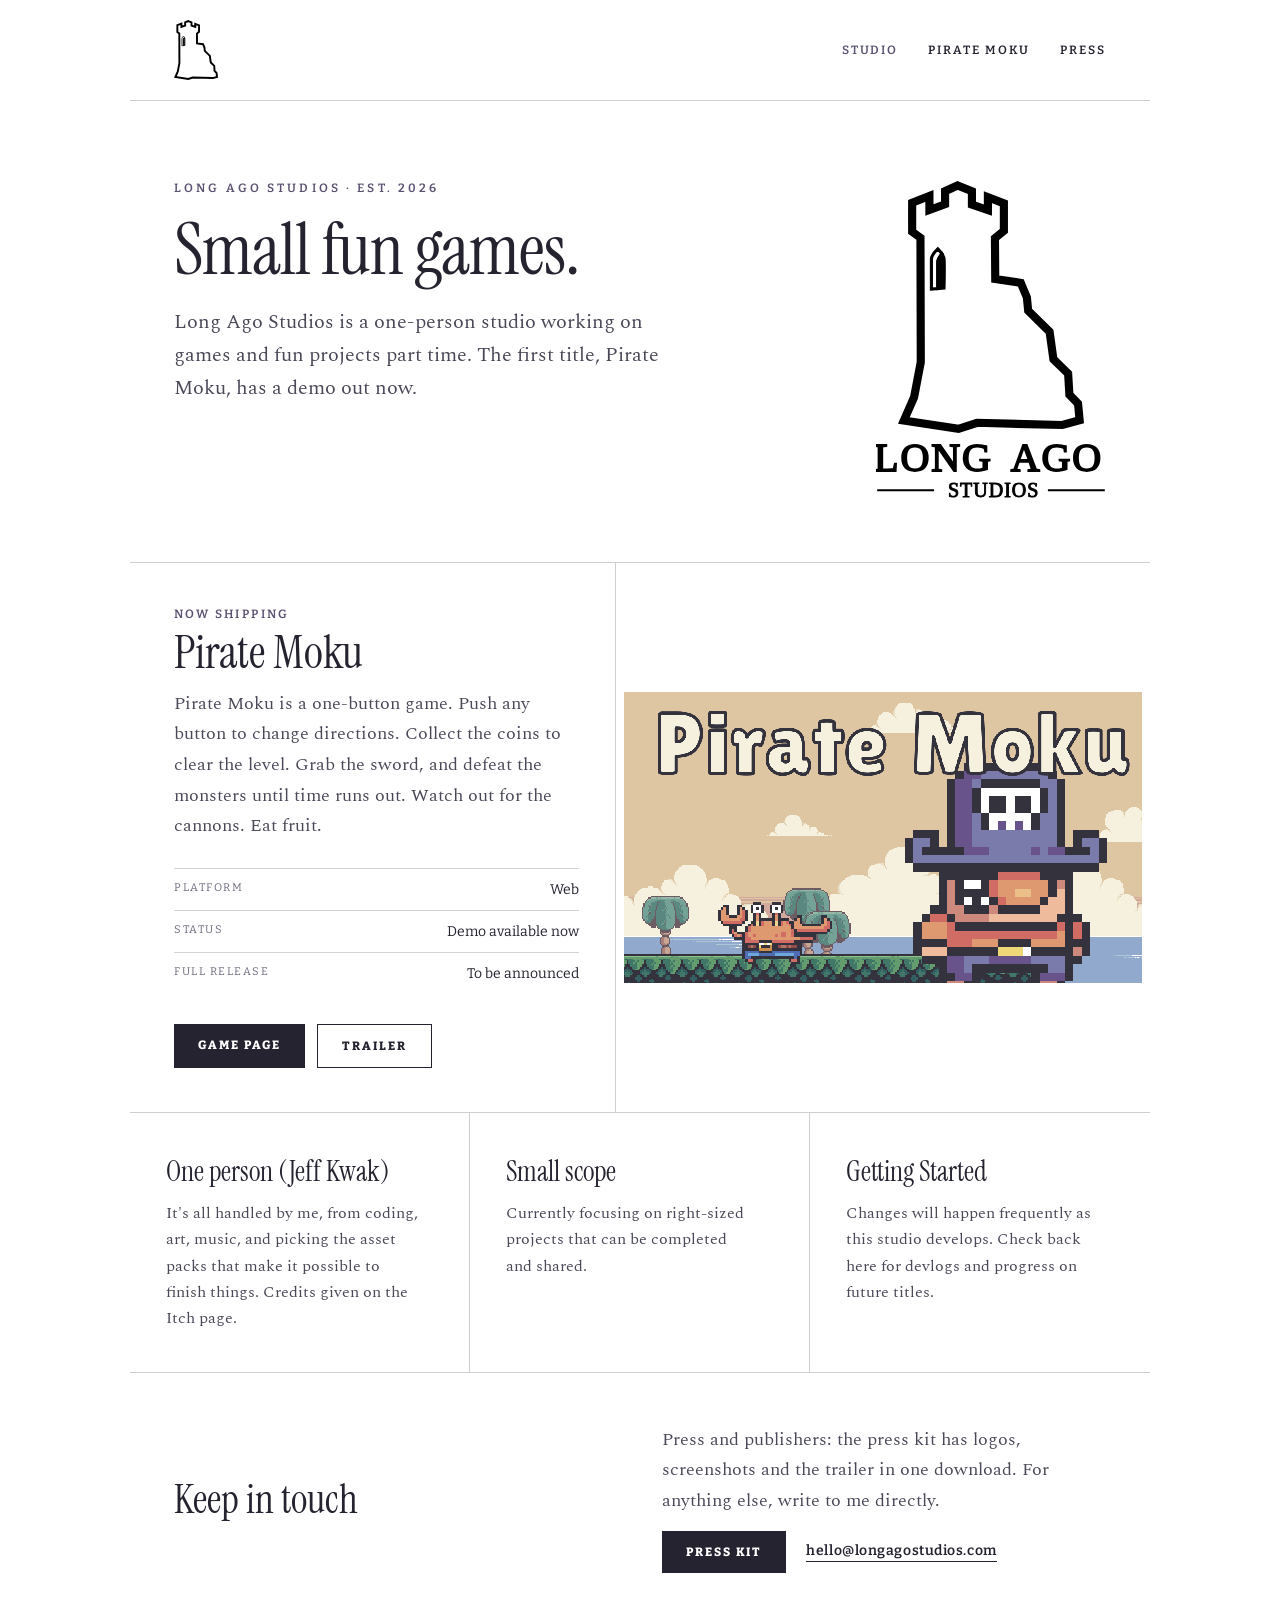
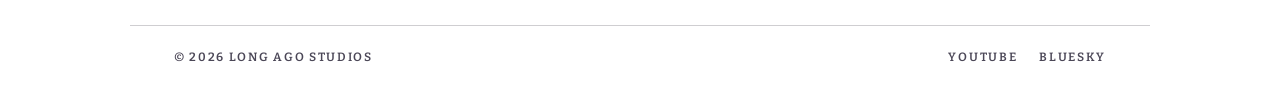
==== index.html @ b53dafd2 "initial site" ====
<!DOCTYPE html>
<html lang="en">

<head>
    <meta charset="utf-8">
    <meta name="viewport" content="width=device-width, initial-scale=1">
    <title>Long Ago Studios</title>
    <meta name="description"
        content="Long Ago Studios is a one-person studio working on games and fun projects part time. The first title, Pirate Moku, has a demo out now.">
    <link rel="icon" type="image/svg+xml" href="assets/logo-mark-black.svg">
    <link rel="preconnect" href="https://fonts.googleapis.com">
    <link rel="preconnect" href="https://fonts.gstatic.com" crossorigin>
    <link
        href="https://fonts.googleapis.com/css2?family=Instrument+Serif:ital@0;1&family=Spectral:ital,wght@0,300;0,400;0,600;1,400&family=Bitter:wght@400;600;800&display=swap"
        rel="stylesheet">
    <link rel="stylesheet" href="css/style.css">
    <script src="js/site-footer.js" defer></script>
</head>

<body>
    <div class="page">

        <header class="site-header">
            <a class="logo" href="index.html">
                <img src="assets/logo-mark-black.svg" alt="Long Ago Studios">
            </a>
            <nav class="site-nav">
                <a href="index.html" class="current">Studio</a>
                <a href="game-pirate-moku.html">Pirate Moku</a>
                <a href="press.html">Press</a>
            </nav>
        </header>

        <section class="hero">
            <div class="hero-copy">
                <div class="eyebrow eyebrow--wide">Long Ago Studios &middot; est. 2026</div>
                <h1>Small fun games.</h1>
                <p class="lede">Long Ago Studios is a one-person studio working on games
                    and fun projects part time. The first title, Pirate Moku, has a demo out now.</p>
            </div>
            <img class="hero-mark" src="assets/logo-black.svg" alt="Long Ago Studios mark">
        </section>

        <section class="shipping">
            <div class="shipping-copy">
                <div class="eyebrow eyebrow--tight">Now shipping</div>
                <h2>Pirate Moku</h2>
                <p class="pitch">
                    Pirate Moku is a one-button game. Push any button to change directions. Collect the coins to clear
                    the level. Grab the sword, and defeat the monsters until time runs out. Watch out for the cannons.
                    Eat fruit.</p>
                <div class="spec-table">
                    <div class="row"><span class="label">Platform</span><span>Web</span></div>
                    <div class="row"><span class="label">Status</span><span>Demo available now</span></div>
                    <div class="row"><span class="label">Full release</span><span>To be announced</span></div>
                </div>
                <div class="btn-row">
                    <a href="game-pirate-moku.html" class="btn btn-solid">Game page</a>
                    <a href="https://youtu.be/yTu9X_zhKkc" class="btn btn-outline">Trailer</a>
                </div>
            </div>
            <a href="game-pirate-moku.html" class="image-link shipping-art">
                <img class="pixelated" src="assets/pirate-moku/keyart.png" alt="Pirate Moku key art">
            </a>
        </section>

        <section class="principles">
            <div class="principle">
                <h3>One person (Jeff Kwak)</h3>
                <p>It's all handled by me, from coding, art, music, and picking
                the asset packs that make it possible to finish things. Credits
                given on the Itch page.
                </p>
            </div>
            <div class="principle">
                <h3>Small scope</h3>
                <p>Currently focusing on right-sized projects that can be
                completed and shared.</p>
            </div>
            <div class="principle">
                <h3>Getting Started</h3>
                <p>Changes will happen frequently as this studio develops. Check
                back here for devlogs and progress on future titles.</p>
            </div>
        </section>

        <section class="contact" id="press">
            <h2>Keep in touch</h2>
            <div class="contact-copy">
                <p>Press and publishers: the press kit has logos, screenshots and the trailer in one download. For
                    anything else, write to me directly.</p>
                <div class="contact-actions">
                    <a href="press.html" class="btn btn-solid">Press kit</a>
                    <a href="mailto:hello@longagostudios.com" class="underline-link">hello@longagostudios.com</a>
                </div>
            </div>
        </section>

        <site-footer class="site-footer" role="contentinfo"></site-footer>

    </div>
</body>

</html>
---- css/style.css ----
/* Long Ago Studios — shared site styles
   Tokens and structure per design_handoff_long_ago_site/README.md */

:root {
  --ground: #ffffff;
  --ink: #262330;
  --ink-75: #4b4757;
  --ink-55: #6f6a7d;
  --plum: #5B5170;
  --rust: #C8663C;
  --hairline: rgba(38, 35, 48, 0.22);
  --hairline-strong: rgba(38, 35, 48, 0.35);
  --table-rule: rgba(38, 35, 48, 0.2);
  --wash: #CFCDD6;
  --on-dark-body: rgba(223, 222, 227, 0.85);
  --on-dark-border: rgba(223, 222, 227, 0.45);

  --font-display: 'Instrument Serif', Georgia, serif;
  --font-body: Spectral, Georgia, serif;
  --font-label: Bitter, sans-serif;
}

* { box-sizing: border-box; }

body {
  margin: 0;
  background: var(--ground);
  color: var(--ink);
  font-family: var(--font-body);
}

a {
  color: inherit;
  text-decoration: none;
}

a:hover {
  color: var(--rust);
}

img { max-width: 100%; }

.page {
  max-width: 1020px;
  margin: 0 auto;
  background: var(--ground);
  color: var(--ink);
}

p { text-wrap: pretty; }

.eyebrow {
  font-family: var(--font-label);
  font-size: 12px;
  font-weight: 600;
  letter-spacing: 0.24em;
  text-transform: uppercase;
  color: var(--plum);
}

.eyebrow--wide { letter-spacing: 0.26em; }
.eyebrow--tight { letter-spacing: 0.2em; }

/* Header / nav */

.site-header {
  display: flex;
  justify-content: space-between;
  align-items: center;
  padding: 20px 44px;
  border-bottom: 1px solid var(--hairline);
  flex-wrap: wrap;
  gap: 16px;
}

.site-header .logo img {
  height: 60px;
  width: auto;
  display: block;
}

.site-nav {
  display: flex;
  flex-wrap: wrap;
  gap: 30px;
  font-family: var(--font-label);
  font-size: 12px;
  font-weight: 600;
  letter-spacing: 0.16em;
  text-transform: uppercase;
}

.site-nav a {
  padding: 4px 0;
}

.site-nav a.current {
  color: var(--plum);
}

/* Buttons */

.btn {
  display: inline-block;
  flex: 0 0 auto;
  white-space: nowrap;
  padding: 14px 24px;
  font-family: var(--font-label);
  font-size: 12px;
  font-weight: 800;
  letter-spacing: 0.16em;
  text-transform: uppercase;
  transition: background-color 150ms ease, border-color 150ms ease, color 150ms ease;
}

.btn--lg { padding: 15px 26px; }

.btn-solid {
  background: var(--ink);
  color: var(--ground);
}

.btn-solid:hover {
  background: var(--rust);
  color: var(--ground);
}

.btn-outline {
  border: 1px solid var(--ink);
}

.btn-outline:hover {
  background: var(--wash);
  color: var(--ink);
}

.btn-row {
  display: flex;
  gap: 12px;
  flex-wrap: wrap;
}

/* On dark backgrounds */

.on-dark .btn-solid {
  background: var(--ground);
  color: var(--ink);
}

.on-dark .btn-solid:hover {
  background: var(--rust);
  color: var(--ground);
}

.on-dark .btn-outline {
  border: 1px solid var(--on-dark-border);
}

.on-dark .btn-outline:hover {
  border-color: var(--ground);
  background: none;
}

/* Spec tables */

.spec-table {
  display: flex;
  flex-direction: column;
  font-family: var(--font-label);
  font-size: 14px;
}

.spec-table .row {
  display: flex;
  justify-content: space-between;
  padding: 12px 0;
  border-top: 1px solid var(--table-rule);
}

.spec-table.rules-below .row {
  border-top: none;
  border-bottom: 1px solid var(--table-rule);
  padding: 13px 0;
}

.spec-table.rules-below .row:last-child {
  border-bottom: none;
}

.spec-table .label {
  font-size: 11px;
  letter-spacing: 0.14em;
  text-transform: uppercase;
  color: var(--ink-55);
}

/* Email / underline link */

.underline-link {
  font-family: var(--font-label);
  font-size: 14px;
  font-weight: 600;
  letter-spacing: 0.04em;
  border-bottom: 1px solid var(--ink);
  padding-bottom: 2px;
}

.underline-link:hover {
  color: var(--rust);
  border-color: var(--rust);
}

/* Image links */

.image-link {
  display: block;
  transition: opacity 150ms ease;
}

.image-link:hover {
  opacity: 0.94;
  color: inherit;
}

/* Pixel art */

.pixelated {
  image-rendering: pixelated;
  display: block;
  width: 100%;
}

/* Footer */

.site-footer {
  display: flex;
  justify-content: space-between;
  align-items: center;
  padding: 24px 44px;
  font-family: var(--font-label);
  font-size: 12px;
  font-weight: 600;
  letter-spacing: 0.14em;
  text-transform: uppercase;
  color: var(--ink-75);
  flex-wrap: wrap;
  gap: 12px;
}

.site-footer .socials {
  display: flex;
  gap: 22px;
}

/* ---------------------------------------------------------------- */
/* Studio page                                                       */
/* ---------------------------------------------------------------- */

.hero {
  display: grid;
  grid-template-columns: minmax(0, 1.25fr) minmax(0, 1fr);
  gap: 56px;
  align-items: start;
  padding: 80px 44px 64px;
  border-bottom: 1px solid var(--hairline);
}

.hero-copy {
  display: flex;
  flex-direction: column;
  gap: 20px;
}

.hero h1 {
  margin: 0;
  font-family: var(--font-display);
  font-weight: 400;
  font-size: 72px;
  line-height: 0.98;
  letter-spacing: -0.015em;
}

.hero .lede {
  margin: 0;
  max-width: 560px;
  font-size: 20px;
  line-height: 1.65;
  color: var(--ink-75);
}

.hero-mark {
  width: 100%;
  max-width: 230px;
  justify-self: end;
  display: block;
}

.shipping {
  display: grid;
  grid-template-columns: minmax(0, 1fr) minmax(0, 1.1fr);
  border-bottom: 1px solid var(--hairline);
}

.shipping-copy {
  padding: 44px 36px 44px 44px;
  border-right: 1px solid var(--hairline);
  display: flex;
  flex-direction: column;
  gap: 8px;
}

.shipping-copy h2 {
  margin: 0;
  font-family: var(--font-display);
  font-weight: 400;
  font-size: 46px;
  line-height: 1;
}

.shipping-copy .pitch {
  margin: 0;
  padding-top: 6px;
  font-size: 18px;
  line-height: 1.7;
  color: var(--ink-75);
}

.shipping-copy .spec-table {
  padding-top: 18px;
}

.shipping-copy .btn-row {
  padding-top: 22px;
}

.shipping-art {
  align-self: center;
  padding: 0 8px;
}

.principles {
  display: grid;
  grid-template-columns: repeat(3, minmax(0, 1fr));
  border-bottom: 1px solid var(--hairline);
}

.principle {
  padding: 40px 36px;
  border-right: 1px solid var(--hairline);
  display: flex;
  flex-direction: column;
  gap: 10px;
}

.principle:last-child {
  border-right: none;
}

.principle h3 {
  margin: 0;
  font-family: var(--font-display);
  font-weight: 400;
  font-size: 28px;
}

.principle p {
  margin: 0;
  font-size: 16px;
  line-height: 1.65;
  color: var(--ink-75);
}

.contact {
  padding: 52px 44px;
  display: grid;
  grid-template-columns: minmax(0, 1fr) minmax(0, 1fr);
  gap: 44px;
  align-items: center;
  border-bottom: 1px solid var(--hairline);
}

.contact h2 {
  margin: 0;
  font-family: var(--font-display);
  font-weight: 400;
  font-size: 40px;
  line-height: 1.05;
}

.contact-copy {
  display: flex;
  flex-direction: column;
  gap: 14px;
}

.contact-copy p {
  margin: 0;
  font-size: 18px;
  line-height: 1.7;
  color: var(--ink-75);
}

.contact-actions {
  display: flex;
  flex-wrap: wrap;
  align-items: center;
  gap: 20px;
}

/* ---------------------------------------------------------------- */
/* Game page                                                          */
/* ---------------------------------------------------------------- */

.headline-band {
  padding: 40px 44px 44px;
  display: flex;
  justify-content: space-between;
  align-items: flex-end;
  gap: 40px;
  flex-wrap: wrap;
  border-bottom: 1px solid var(--hairline);
}

.headline-band-copy {
  max-width: 620px;
  display: flex;
  flex-direction: column;
  gap: 14px;
}

.headline-band h1 {
  margin: 0;
  font-family: var(--font-display);
  font-weight: 400;
  font-size: 58px;
  line-height: 0.98;
  letter-spacing: -0.01em;
}

.plays-like {
  display: grid;
  grid-template-columns: minmax(0, 1.15fr) minmax(0, 1fr);
  border-bottom: 1px solid var(--hairline);
}

.plays-like-copy {
  padding: 44px;
  border-right: 1px solid var(--hairline);
  display: flex;
  flex-direction: column;
  gap: 16px;
}

.plays-like-copy h2 {
  margin: 0;
  font-family: var(--font-display);
  font-weight: 400;
  font-size: 38px;
  line-height: 1.05;
}

.plays-like-copy p {
  margin: 0;
  font-size: 18px;
  line-height: 1.7;
  color: var(--ink-75);
}

.plays-like-specs {
  padding: 44px;
}

.trailer-section,
.screens-section {
  padding: 44px;
  display: flex;
  flex-direction: column;
  gap: 20px;
  border-bottom: 1px solid var(--hairline);
}

.trailer-frame {
  position: relative;
  width: 100%;
  aspect-ratio: 16 / 9;
  background: var(--ink);
}

.trailer-frame iframe {
  position: absolute;
  inset: 0;
  width: 100%;
  height: 100%;
  border: 0;
  display: block;
}

.screens-section img {
  border: 1px solid var(--hairline-strong);
}

.demo-callout {
  padding: 52px 44px;
  display: flex;
  flex-direction: column;
  align-items: center;
  gap: 20px;
  background: var(--ink);
  color: var(--ground);
}

.demo-callout h2 {
  margin: 0;
  font-family: var(--font-display);
  font-size: 44px;
  line-height: 1;
  text-align: center;
}

.demo-callout p {
  margin: 0;
  max-width: 520px;
  text-align: center;
  font-size: 18px;
  line-height: 1.65;
  color: var(--on-dark-body);
}

.demo-callout .btn-row {
  padding-top: 4px;
}

/* ---------------------------------------------------------------- */
/* Press page                                                         */
/* ---------------------------------------------------------------- */

.press-hero {
  padding: 64px 44px;
  display: flex;
  flex-direction: column;
  gap: 20px;
  border-bottom: 1px solid var(--hairline);
}

.press-hero h1 {
  margin: 0;
  font-family: var(--font-display);
  font-weight: 400;
  font-size: 56px;
  line-height: 1;
  letter-spacing: -0.01em;
}

.press-hero .lede {
  margin: 0;
  max-width: 640px;
  font-size: 20px;
  line-height: 1.65;
  color: var(--ink-75);
}

.press-hero .btn-row {
  padding-top: 8px;
  align-items: center;
  gap: 20px;
}

.press-hero .updated {
  font-family: var(--font-label);
  font-size: 12px;
  letter-spacing: 0.1em;
  text-transform: uppercase;
  color: var(--ink-55);
}

.press-section {
  padding: 44px;
  border-bottom: 1px solid var(--hairline);
}

.press-section h2 {
  margin: 0 0 24px;
  font-family: var(--font-display);
  font-weight: 400;
  font-size: 32px;
  line-height: 1.1;
}

.fact-columns {
  display: grid;
  grid-template-columns: minmax(0, 1fr) minmax(0, 1fr);
  gap: 44px;
}

.fact-columns h3 {
  margin: 0 0 4px;
  font-family: var(--font-label);
  font-size: 12px;
  font-weight: 600;
  letter-spacing: 0.14em;
  text-transform: uppercase;
  color: var(--plum);
}

.asset-grid {
  display: grid;
  grid-template-columns: repeat(4, minmax(0, 1fr));
  gap: 20px;
}

.asset-grid.asset-grid--wide {
  grid-template-columns: repeat(3, minmax(0, 1fr));
}

.asset-card {
  display: flex;
  flex-direction: column;
  gap: 10px;
}

.asset-thumb {
  display: flex;
  align-items: center;
  justify-content: center;
  aspect-ratio: 4 / 3;
  border: 1px solid var(--hairline);
  padding: 16px;
}

.asset-thumb img {
  max-width: 100%;
  max-height: 100%;
  width: auto;
  height: auto;
  object-fit: contain;
}

.asset-thumb.light { background: var(--ground); }
.asset-thumb.dark { background: var(--ink); }

.asset-thumb.photo {
  padding: 0;
  aspect-ratio: 16 / 9;
}

.asset-thumb.photo img {
  width: 100%;
  height: 100%;
  object-fit: cover;
}

.asset-meta {
  display: flex;
  justify-content: space-between;
  align-items: baseline;
  gap: 12px;
  font-family: var(--font-label);
  font-size: 13px;
}

.asset-meta .name {
  color: var(--ink);
}

.asset-meta a {
  flex: 0 0 auto;
  font-weight: 600;
  letter-spacing: 0.04em;
  border-bottom: 1px solid var(--ink);
  padding-bottom: 1px;
}

.asset-meta a:hover {
  border-color: var(--rust);
}

.boilerplate {
  max-width: 720px;
  border-left: 2px solid var(--plum);
  padding: 4px 0 4px 24px;
  display: flex;
  flex-direction: column;
  gap: 16px;
}

.boilerplate p {
  margin: 0;
  font-size: 18px;
  line-height: 1.7;
  color: var(--ink-75);
}

/* ---------------------------------------------------------------- */
/* Responsive                                                         */
/* ---------------------------------------------------------------- */

@media (max-width: 900px) {
  .site-header,
  .hero,
  .shipping-copy,
  .principle,
  .contact,
  .headline-band,
  .plays-like-copy,
  .plays-like-specs,
  .trailer-section,
  .screens-section,
  .demo-callout,
  .press-hero,
  .press-section,
  .site-footer {
    padding-left: 24px;
    padding-right: 24px;
  }

  .press-hero {
    padding-top: 48px;
    padding-bottom: 48px;
  }

  .press-hero h1 {
    font-size: 34px;
  }

  .press-section h2 {
    font-size: 26px;
  }

  .fact-columns {
    grid-template-columns: minmax(0, 1fr);
    gap: 32px;
  }

  .asset-grid,
  .asset-grid.asset-grid--wide {
    grid-template-columns: repeat(2, minmax(0, 1fr));
  }

  .hero {
    padding-top: 48px;
    padding-bottom: 48px;
    grid-template-columns: minmax(0, 1fr);
    gap: 32px;
  }

  .hero-mark {
    max-width: 140px;
    justify-self: start;
  }

  .hero h1 {
    font-size: 40px;
  }

  .headline-band h1 {
    font-size: 34px;
  }

  .shipping-copy h2,
  .plays-like-copy h2,
  .contact h2 {
    font-size: 28px;
  }

  .hero .lede,
  .shipping-copy .pitch,
  .plays-like-copy p,
  .contact-copy p {
    font-size: 18px;
  }

  .demo-callout h2 {
    font-size: 32px;
  }

  .shipping,
  .plays-like,
  .principles,
  .contact {
    grid-template-columns: minmax(0, 1fr);
  }

  .shipping-copy,
  .plays-like-copy,
  .principle {
    border-right: none;
    border-bottom: 1px solid var(--hairline);
  }

  .principle:last-child {
    border-bottom: none;
  }

  .contact {
    gap: 24px;
  }
}
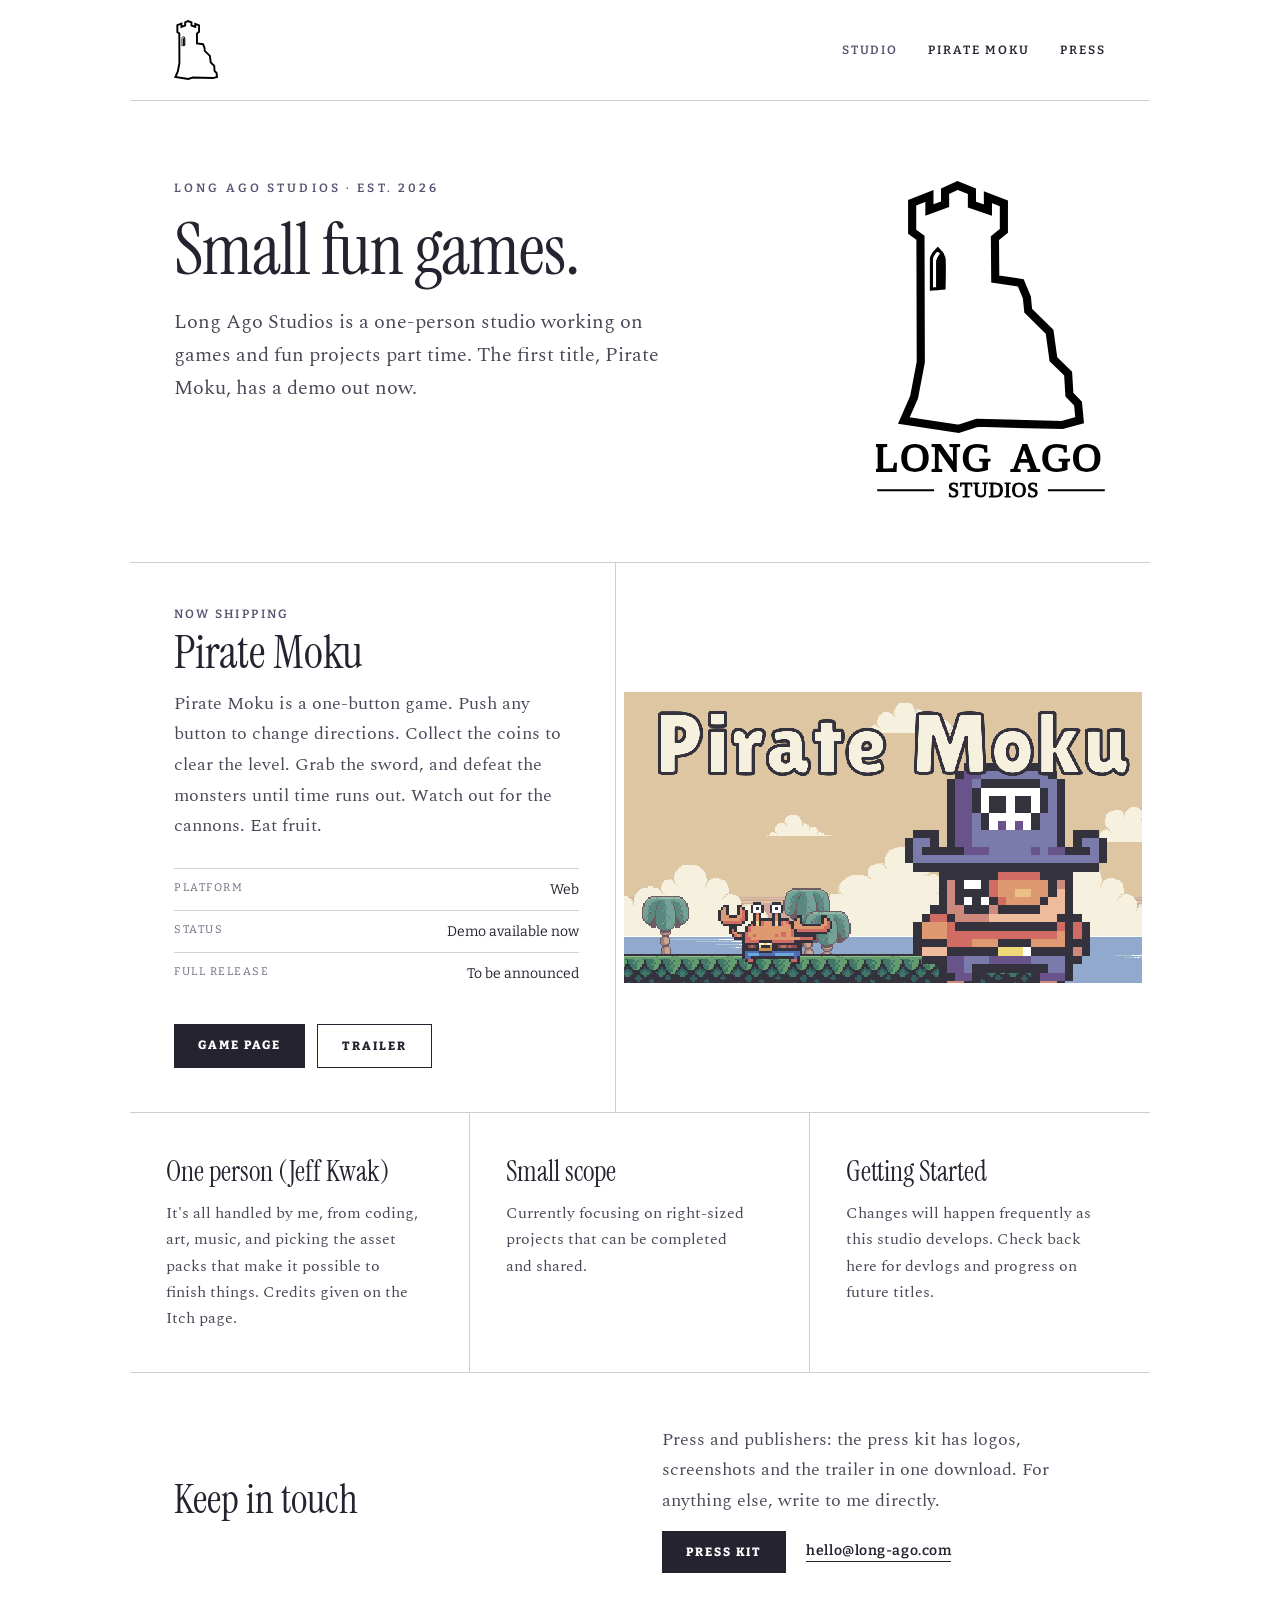
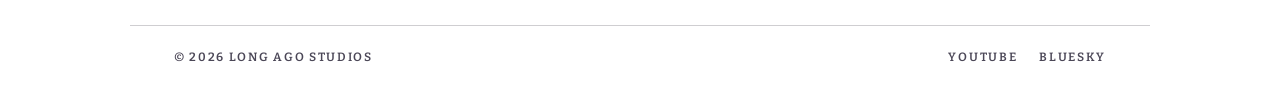
==== commit b1b53ff1: "corrected mail address" ====
--- a/index.html
+++ b/index.html
@@ -91,7 +91,7 @@
                     anything else, write to me directly.</p>
                 <div class="contact-actions">
                     <a href="press.html" class="btn btn-solid">Press kit</a>
-                    <a href="mailto:hello@longagostudios.com" class="underline-link">hello@longagostudios.com</a>
+                    <a href="mailto:hello@long-ago.com" class="underline-link">hello@long-ago.com</a>
                 </div>
             </div>
         </section>
